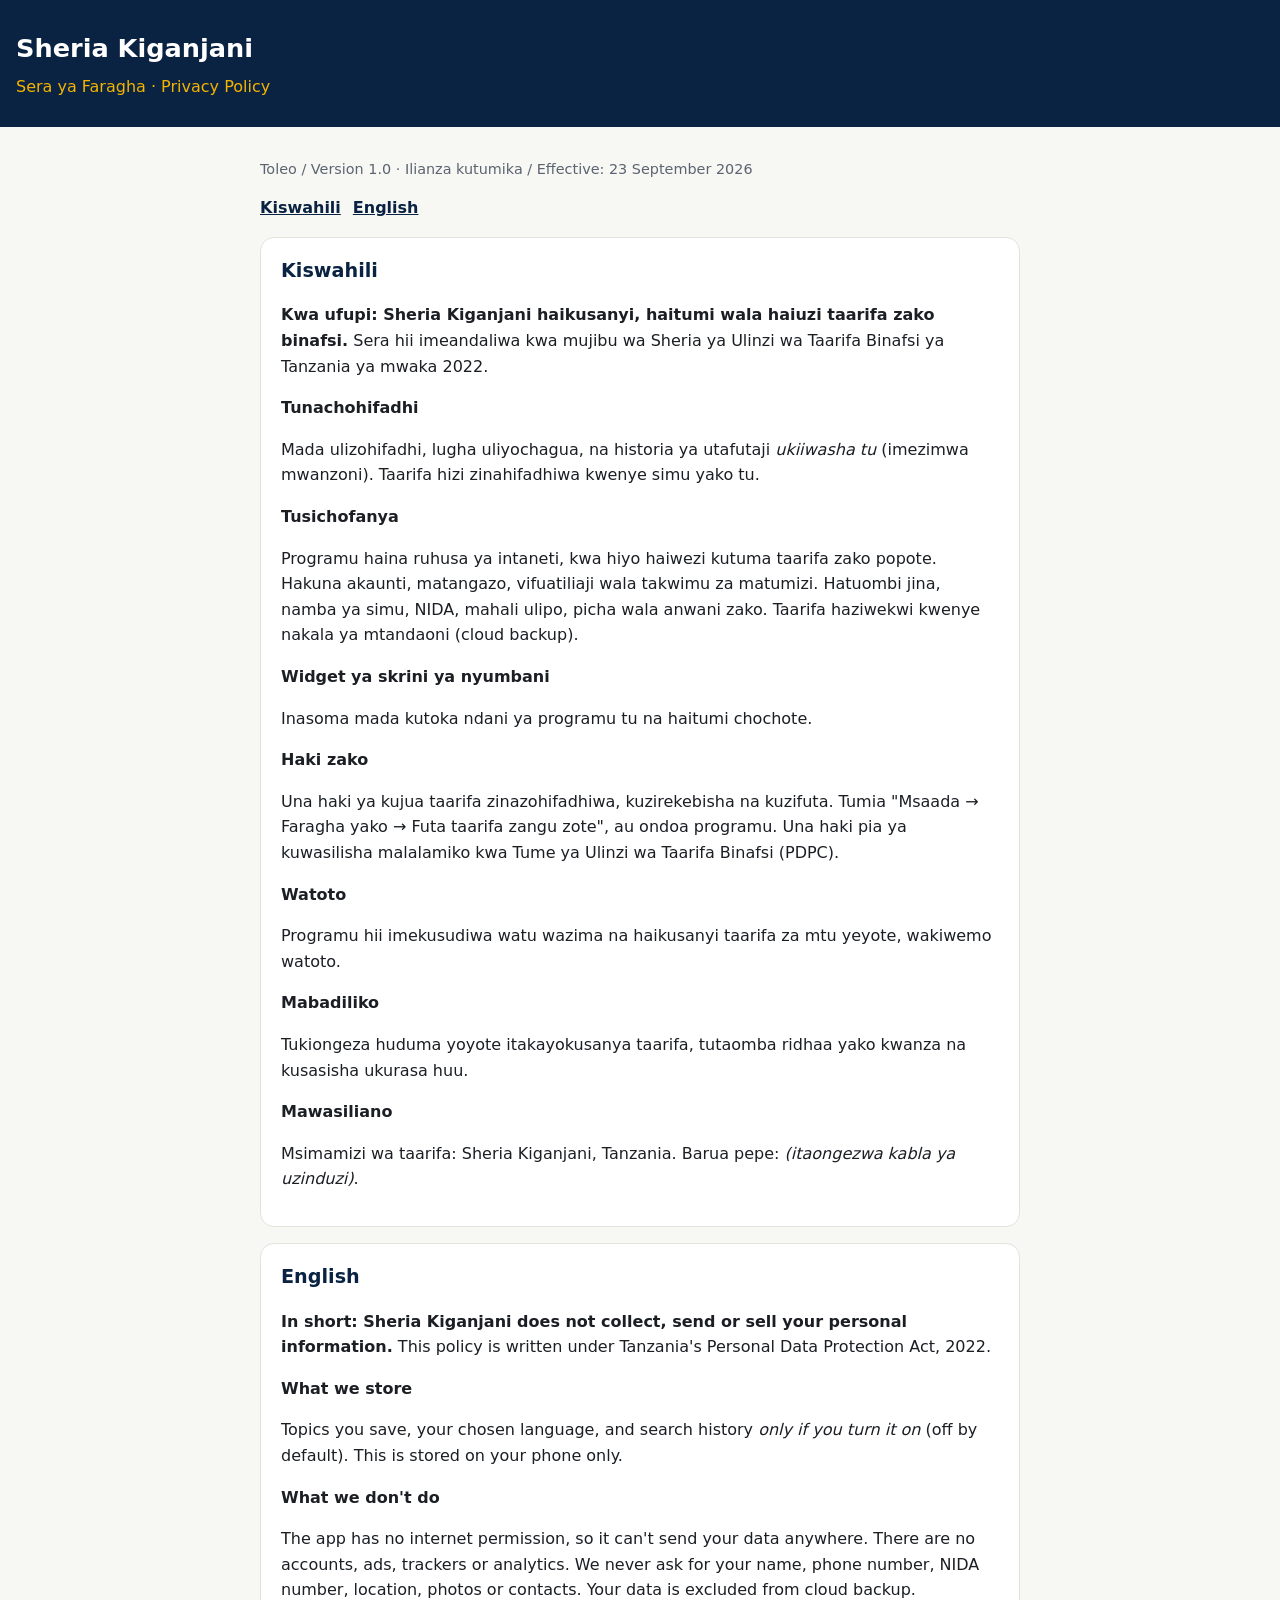
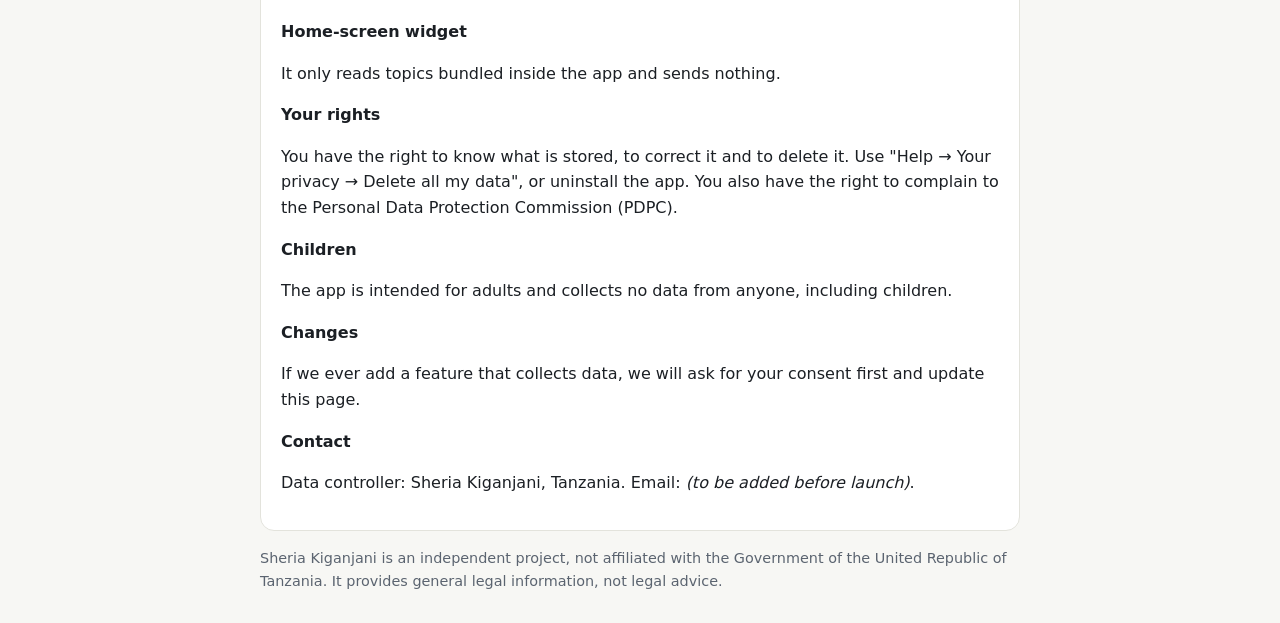
==== index.html @ 4aafcdb4 "Publish the Sheria Kiganjani privacy policy Co-Authored-By: Claude Opus 5 <noreply@anthropic.com>" ====
<!doctype html>
<html lang="sw">
<head>
<meta charset="utf-8">
<meta name="viewport" content="width=device-width, initial-scale=1">
<title>Sheria Kiganjani: Sera ya Faragha / Privacy Policy</title>
<style>
  :root { --navy:#0A2342; --gold:#F4B400; --ink:#1b1f24; --muted:#5b6470; --bg:#f7f7f4; }
  body { margin:0; font-family: system-ui, -apple-system, "Segoe UI", Roboto, sans-serif; color:var(--ink); background:var(--bg); line-height:1.6; }
  header { background:var(--navy); color:#fff; padding:28px 16px; }
  header h1 { margin:0; font-size:1.6rem; } header p { margin:.3rem 0 0; color:var(--gold); }
  main { max-width:760px; margin:0 auto; padding:16px; }
  section { background:#fff; border:1px solid #e3e3dc; border-radius:14px; padding:18px 20px; margin:16px 0; }
  h2 { color:var(--navy); font-size:1.2rem; margin-top:0; } h3 { font-size:1rem; margin-bottom:.3rem; }
  .muted { color:var(--muted); font-size:.9rem; }
  nav a { color:var(--navy); font-weight:600; margin-right:12px; }
  @media (prefers-color-scheme: dark) {
    :root { --ink:#e8eaed; --muted:#aab2bd; --bg:#0d1117; }
    section { background:#161b22; border-color:#30363d; } h2 { color:var(--gold); } nav a { color:var(--gold); }
  }
</style>
</head>
<body>
<header>
  <h1>Sheria Kiganjani</h1>
  <p>Sera ya Faragha · Privacy Policy</p>
</header>
<main>
  <p class="muted">Toleo / Version 1.0 · Ilianza kutumika / Effective: 23 September 2026</p>
  <nav><a href="#sw">Kiswahili</a><a href="#en">English</a></nav>

  <section id="sw" lang="sw">
    <h2>Kiswahili</h2>
    <p><strong>Kwa ufupi: Sheria Kiganjani haikusanyi, haitumi wala haiuzi taarifa zako binafsi.</strong> Sera hii imeandaliwa kwa mujibu wa Sheria ya Ulinzi wa Taarifa Binafsi ya Tanzania ya mwaka 2022.</p>
    <h3>Tunachohifadhi</h3>
    <p>Mada ulizohifadhi, lugha uliyochagua, na historia ya utafutaji <em>ukiiwasha tu</em> (imezimwa mwanzoni). Taarifa hizi zinahifadhiwa kwenye simu yako tu.</p>
    <h3>Tusichofanya</h3>
    <p>Programu haina ruhusa ya intaneti, kwa hiyo haiwezi kutuma taarifa zako popote. Hakuna akaunti, matangazo, vifuatiliaji wala takwimu za matumizi. Hatuombi jina, namba ya simu, NIDA, mahali ulipo, picha wala anwani zako. Taarifa haziwekwi kwenye nakala ya mtandaoni (cloud backup).</p>
    <h3>Widget ya skrini ya nyumbani</h3>
    <p>Inasoma mada kutoka ndani ya programu tu na haitumi chochote.</p>
    <h3>Haki zako</h3>
    <p>Una haki ya kujua taarifa zinazohifadhiwa, kuzirekebisha na kuzifuta. Tumia "Msaada → Faragha yako → Futa taarifa zangu zote", au ondoa programu. Una haki pia ya kuwasilisha malalamiko kwa Tume ya Ulinzi wa Taarifa Binafsi (PDPC).</p>
    <h3>Watoto</h3>
    <p>Programu hii imekusudiwa watu wazima na haikusanyi taarifa za mtu yeyote, wakiwemo watoto.</p>
    <h3>Mabadiliko</h3>
    <p>Tukiongeza huduma yoyote itakayokusanya taarifa, tutaomba ridhaa yako kwanza na kusasisha ukurasa huu.</p>
    <h3>Mawasiliano</h3>
    <p>Msimamizi wa taarifa: Sheria Kiganjani, Tanzania. Barua pepe: <em>(itaongezwa kabla ya uzinduzi)</em>.</p>
  </section>

  <section id="en" lang="en">
    <h2>English</h2>
    <p><strong>In short: Sheria Kiganjani does not collect, send or sell your personal information.</strong> This policy is written under Tanzania's Personal Data Protection Act, 2022.</p>
    <h3>What we store</h3>
    <p>Topics you save, your chosen language, and search history <em>only if you turn it on</em> (off by default). This is stored on your phone only.</p>
    <h3>What we don't do</h3>
    <p>The app has no internet permission, so it can't send your data anywhere. There are no accounts, ads, trackers or analytics. We never ask for your name, phone number, NIDA number, location, photos or contacts. Your data is excluded from cloud backup.</p>
    <h3>Home-screen widget</h3>
    <p>It only reads topics bundled inside the app and sends nothing.</p>
    <h3>Your rights</h3>
    <p>You have the right to know what is stored, to correct it and to delete it. Use "Help → Your privacy → Delete all my data", or uninstall the app. You also have the right to complain to the Personal Data Protection Commission (PDPC).</p>
    <h3>Children</h3>
    <p>The app is intended for adults and collects no data from anyone, including children.</p>
    <h3>Changes</h3>
    <p>If we ever add a feature that collects data, we will ask for your consent first and update this page.</p>
    <h3>Contact</h3>
    <p>Data controller: Sheria Kiganjani, Tanzania. Email: <em>(to be added before launch)</em>.</p>
  </section>

  <p class="muted">Sheria Kiganjani is an independent project, not affiliated with the Government of the United Republic of Tanzania. It provides general legal information, not legal advice.</p>
</main>
</body>
</html>
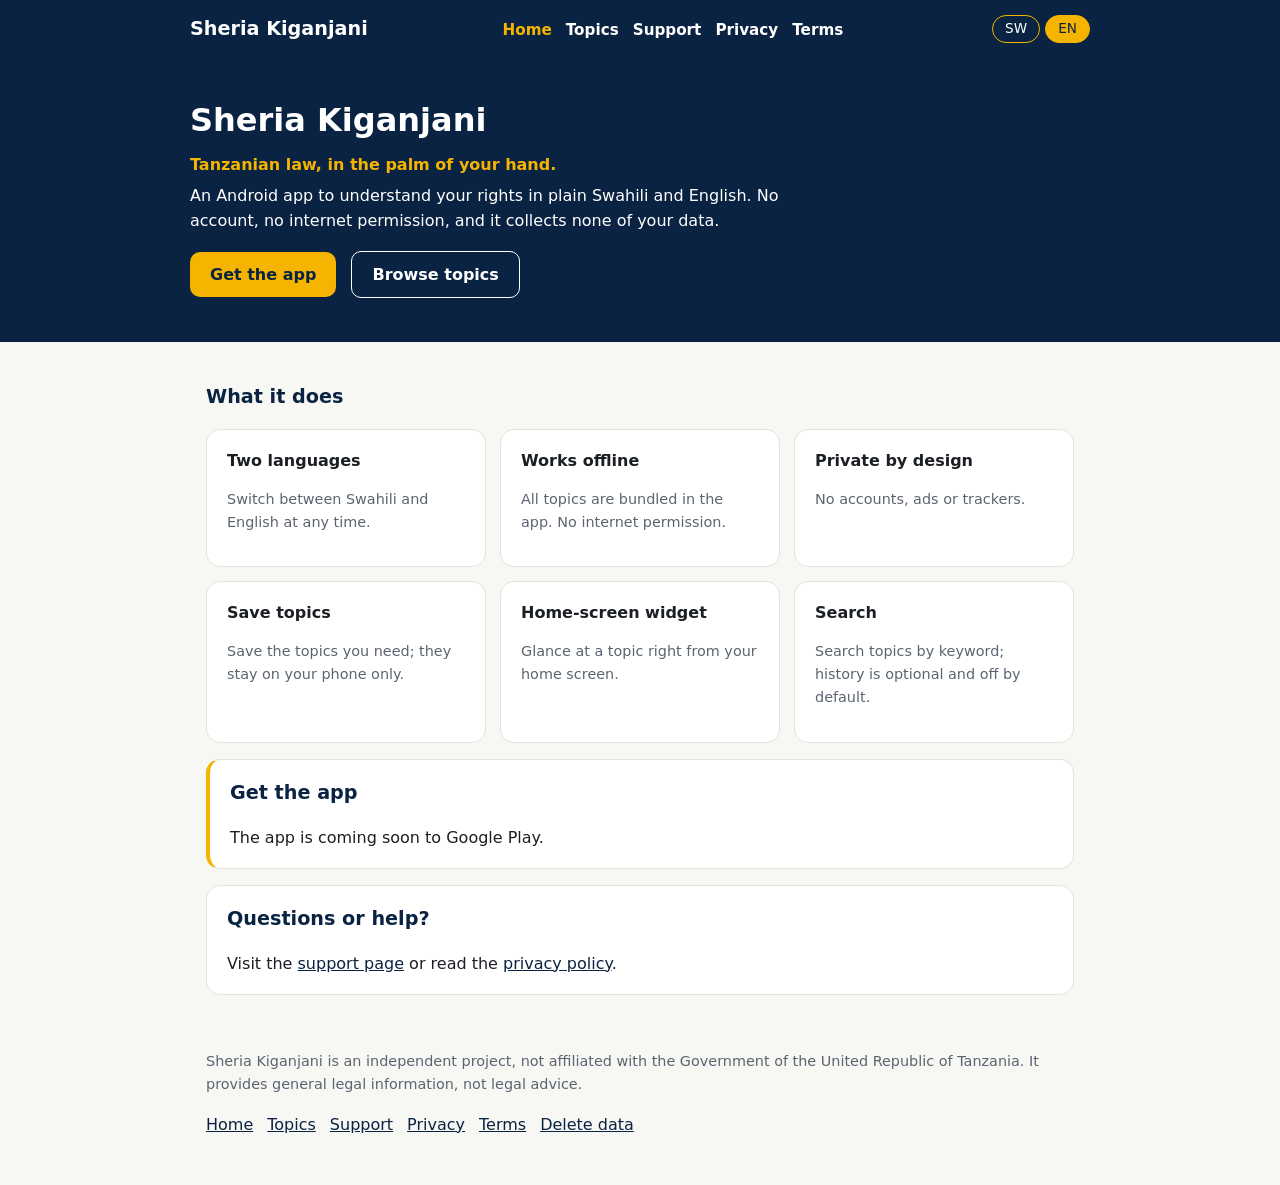
==== commit 7fa69217: "Expand site: landing page, legal topics, support, terms, data deletion Move the privacy policy to /p" ====
--- a/index.html
+++ b/index.html
@@ -1,73 +1,42 @@
 <!doctype html>
-<html lang="sw">
+<html lang="sw" data-lang="sw">
 <head>
 <meta charset="utf-8">
 <meta name="viewport" content="width=device-width, initial-scale=1">
-<title>Sheria Kiganjani: Sera ya Faragha / Privacy Policy</title>
-<style>
-  :root { --navy:#0A2342; --gold:#F4B400; --ink:#1b1f24; --muted:#5b6470; --bg:#f7f7f4; }
-  body { margin:0; font-family: system-ui, -apple-system, "Segoe UI", Roboto, sans-serif; color:var(--ink); background:var(--bg); line-height:1.6; }
-  header { background:var(--navy); color:#fff; padding:28px 16px; }
-  header h1 { margin:0; font-size:1.6rem; } header p { margin:.3rem 0 0; color:var(--gold); }
-  main { max-width:760px; margin:0 auto; padding:16px; }
-  section { background:#fff; border:1px solid #e3e3dc; border-radius:14px; padding:18px 20px; margin:16px 0; }
-  h2 { color:var(--navy); font-size:1.2rem; margin-top:0; } h3 { font-size:1rem; margin-bottom:.3rem; }
-  .muted { color:var(--muted); font-size:.9rem; }
-  nav a { color:var(--navy); font-weight:600; margin-right:12px; }
-  @media (prefers-color-scheme: dark) {
-    :root { --ink:#e8eaed; --muted:#aab2bd; --bg:#0d1117; }
-    section { background:#161b22; border-color:#30363d; } h2 { color:var(--gold); } nav a { color:var(--gold); }
-  }
-</style>
+<title>Sheria za Tanzania / Tanzanian law · Sheria Kiganjani</title>
+<meta name="description" content="Sheria Kiganjani: Tanzanian legal information in Swahili and English, offline and private.">
+<link rel="stylesheet" href="assets/style.css">
+<script src="assets/site.js"></script>
 </head>
 <body>
-<header>
+<header class="site"><div class="bar">
+  <a class="brand" href="">Sheria Kiganjani</a>
+  <nav><a href="" aria-current="page"><span class="l" lang="sw">Nyumbani</span><span class="l" lang="en">Home</span></a><a href="topics/"><span class="l" lang="sw">Mada</span><span class="l" lang="en">Topics</span></a><a href="support/"><span class="l" lang="sw">Msaada</span><span class="l" lang="en">Support</span></a><a href="privacy/"><span class="l" lang="sw">Faragha</span><span class="l" lang="en">Privacy</span></a><a href="terms/"><span class="l" lang="sw">Masharti</span><span class="l" lang="en">Terms</span></a></nav>
+  <div class="langswitch" role="group" aria-label="Language"><button data-lang="sw" aria-pressed="true">SW</button> <button data-lang="en" aria-pressed="false">EN</button></div>
+</div></header>
+<div class="hero"><div class="in">
   <h1>Sheria Kiganjani</h1>
-  <p>Sera ya Faragha · Privacy Policy</p>
-</header>
+  <p class="tag"><span class="l" lang="sw">Sheria za Tanzania, kiganjani mwako.</span><span class="l" lang="en">Tanzanian law, in the palm of your hand.</span></p>
+  <p><span class="l" lang="sw">Programu ya Android ya kuelewa haki zako kwa Kiswahili rahisi na Kiingereza. Haihitaji akaunti wala intaneti, na haikusanyi taarifa zako.</span><span class="l" lang="en">An Android app to understand your rights in plain Swahili and English. No account, no internet permission, and it collects none of your data.</span></p>
+  <a class="btn" href="#pakua"><span class="l" lang="sw">Pakua</span><span class="l" lang="en">Get the app</span></a>
+  <a class="btn alt" href="topics/"><span class="l" lang="sw">Soma mada</span><span class="l" lang="en">Browse topics</span></a>
+</div></div>
 <main>
-  <p class="muted">Toleo / Version 1.0 · Ilianza kutumika / Effective: 23 September 2026</p>
-  <nav><a href="#sw">Kiswahili</a><a href="#en">English</a></nav>
-
-  <section id="sw" lang="sw">
-    <h2>Kiswahili</h2>
-    <p><strong>Kwa ufupi: Sheria Kiganjani haikusanyi, haitumi wala haiuzi taarifa zako binafsi.</strong> Sera hii imeandaliwa kwa mujibu wa Sheria ya Ulinzi wa Taarifa Binafsi ya Tanzania ya mwaka 2022.</p>
-    <h3>Tunachohifadhi</h3>
-    <p>Mada ulizohifadhi, lugha uliyochagua, na historia ya utafutaji <em>ukiiwasha tu</em> (imezimwa mwanzoni). Taarifa hizi zinahifadhiwa kwenye simu yako tu.</p>
-    <h3>Tusichofanya</h3>
-    <p>Programu haina ruhusa ya intaneti, kwa hiyo haiwezi kutuma taarifa zako popote. Hakuna akaunti, matangazo, vifuatiliaji wala takwimu za matumizi. Hatuombi jina, namba ya simu, NIDA, mahali ulipo, picha wala anwani zako. Taarifa haziwekwi kwenye nakala ya mtandaoni (cloud backup).</p>
-    <h3>Widget ya skrini ya nyumbani</h3>
-    <p>Inasoma mada kutoka ndani ya programu tu na haitumi chochote.</p>
-    <h3>Haki zako</h3>
-    <p>Una haki ya kujua taarifa zinazohifadhiwa, kuzirekebisha na kuzifuta. Tumia "Msaada → Faragha yako → Futa taarifa zangu zote", au ondoa programu. Una haki pia ya kuwasilisha malalamiko kwa Tume ya Ulinzi wa Taarifa Binafsi (PDPC).</p>
-    <h3>Watoto</h3>
-    <p>Programu hii imekusudiwa watu wazima na haikusanyi taarifa za mtu yeyote, wakiwemo watoto.</p>
-    <h3>Mabadiliko</h3>
-    <p>Tukiongeza huduma yoyote itakayokusanya taarifa, tutaomba ridhaa yako kwanza na kusasisha ukurasa huu.</p>
-    <h3>Mawasiliano</h3>
-    <p>Msimamizi wa taarifa: Sheria Kiganjani, Tanzania. Barua pepe: <em>(itaongezwa kabla ya uzinduzi)</em>.</p>
-  </section>
-
-  <section id="en" lang="en">
-    <h2>English</h2>
-    <p><strong>In short: Sheria Kiganjani does not collect, send or sell your personal information.</strong> This policy is written under Tanzania's Personal Data Protection Act, 2022.</p>
-    <h3>What we store</h3>
-    <p>Topics you save, your chosen language, and search history <em>only if you turn it on</em> (off by default). This is stored on your phone only.</p>
-    <h3>What we don't do</h3>
-    <p>The app has no internet permission, so it can't send your data anywhere. There are no accounts, ads, trackers or analytics. We never ask for your name, phone number, NIDA number, location, photos or contacts. Your data is excluded from cloud backup.</p>
-    <h3>Home-screen widget</h3>
-    <p>It only reads topics bundled inside the app and sends nothing.</p>
-    <h3>Your rights</h3>
-    <p>You have the right to know what is stored, to correct it and to delete it. Use "Help → Your privacy → Delete all my data", or uninstall the app. You also have the right to complain to the Personal Data Protection Commission (PDPC).</p>
-    <h3>Children</h3>
-    <p>The app is intended for adults and collects no data from anyone, including children.</p>
-    <h3>Changes</h3>
-    <p>If we ever add a feature that collects data, we will ask for your consent first and update this page.</p>
-    <h3>Contact</h3>
-    <p>Data controller: Sheria Kiganjani, Tanzania. Email: <em>(to be added before launch)</em>.</p>
-  </section>
-
-  <p class="muted">Sheria Kiganjani is an independent project, not affiliated with the Government of the United Republic of Tanzania. It provides general legal information, not legal advice.</p>
+<h2 style="margin-top:24px"><span lang="sw" class="l">Inafanya nini</span><span lang="en" class="l">What it does</span></h2>
+<div class="grid"><div class="card"><h3><span lang="sw" class="l">Lugha mbili</span><span lang="en" class="l">Two languages</span></h3><p class="muted"><span lang="sw" class="l">Badilisha kati ya Kiswahili na Kiingereza wakati wowote.</span><span lang="en" class="l">Switch between Swahili and English at any time.</span></p></div><div class="card"><h3><span lang="sw" class="l">Bila mtandao</span><span lang="en" class="l">Works offline</span></h3><p class="muted"><span lang="sw" class="l">Mada zote ziko ndani ya programu. Hakuna ruhusa ya intaneti.</span><span lang="en" class="l">All topics are bundled in the app. No internet permission.</span></p></div><div class="card"><h3><span lang="sw" class="l">Faragha kamili</span><span lang="en" class="l">Private by design</span></h3><p class="muted"><span lang="sw" class="l">Hakuna akaunti, matangazo wala vifuatiliaji.</span><span lang="en" class="l">No accounts, ads or trackers.</span></p></div><div class="card"><h3><span lang="sw" class="l">Hifadhi mada</span><span lang="en" class="l">Save topics</span></h3><p class="muted"><span lang="sw" class="l">Hifadhi mada unazozipenda; zinabaki kwenye simu yako tu.</span><span lang="en" class="l">Save the topics you need; they stay on your phone only.</span></p></div><div class="card"><h3><span lang="sw" class="l">Widget</span><span lang="en" class="l">Home-screen widget</span></h3><p class="muted"><span lang="sw" class="l">Angalia mada haraka kutoka skrini ya nyumbani.</span><span lang="en" class="l">Glance at a topic right from your home screen.</span></p></div><div class="card"><h3><span lang="sw" class="l">Tafuta</span><span lang="en" class="l">Search</span></h3><p class="muted"><span lang="sw" class="l">Tafuta mada kwa neno; historia ni hiari na imezimwa mwanzoni.</span><span lang="en" class="l">Search topics by keyword; history is optional and off by default.</span></p></div></div>
+<section id="pakua" class="notice">
+  <h2><span lang="sw" class="l">Pakua</span><span lang="en" class="l">Get the app</span></h2>
+  <div lang="sw" class="l">Programu itapatikana kwenye Google Play hivi karibuni.</div><div lang="en" class="l">The app is coming soon to Google Play.</div>
+  <!-- TODO: replace with the Google Play listing URL once published -->
+</section>
+<section>
+  <h2><span lang="sw" class="l">Maswali au msaada?</span><span lang="en" class="l">Questions or help?</span></h2>
+  <div lang="sw" class="l">Tembelea <a href="support/">ukurasa wa msaada</a> au soma <a href="privacy/">sera ya faragha</a>.</div><div lang="en" class="l">Visit the <a href="support/">support page</a> or read the <a href="privacy/">privacy policy</a>.</div>
+</section>
 </main>
+<footer class="site">
+  <p class="muted"><span class="l" lang="sw">Sheria Kiganjani ni mradi huru, hauhusiani na Serikali ya Jamhuri ya Muungano wa Tanzania. Inatoa taarifa za jumla za kisheria, si ushauri wa kisheria.</span><span class="l" lang="en">Sheria Kiganjani is an independent project, not affiliated with the Government of the United Republic of Tanzania. It provides general legal information, not legal advice.</span></p>
+  <p><a href=""><span class="l" lang="sw">Nyumbani</span><span class="l" lang="en">Home</span></a><a href="topics/"><span class="l" lang="sw">Mada</span><span class="l" lang="en">Topics</span></a><a href="support/"><span class="l" lang="sw">Msaada</span><span class="l" lang="en">Support</span></a><a href="privacy/"><span class="l" lang="sw">Faragha</span><span class="l" lang="en">Privacy</span></a><a href="terms/"><span class="l" lang="sw">Masharti</span><span class="l" lang="en">Terms</span></a><a href="delete-data/"><span class="l" lang="sw">Futa taarifa</span><span class="l" lang="en">Delete data</span></a></p>
+</footer>
 </body>
 </html>
--- a/assets/style.css
+++ b/assets/style.css
@@ -0,0 +1,34 @@
+:root { --navy:#0A2342; --gold:#F4B400; --ink:#1b1f24; --muted:#5b6470; --bg:#f7f7f4; --card:#fff; --line:#e3e3dc; --link:#0A2342; }
+@media (prefers-color-scheme: dark) {
+  :root { --ink:#e8eaed; --muted:#aab2bd; --bg:#0d1117; --card:#161b22; --line:#30363d; --link:#F4B400; }
+}
+* { box-sizing:border-box; }
+body { margin:0; font-family:system-ui,-apple-system,"Segoe UI",Roboto,sans-serif; color:var(--ink); background:var(--bg); line-height:1.6; }
+a { color:var(--link); }
+header.site { background:var(--navy); color:#fff; padding:14px 16px; }
+header.site .bar { max-width:900px; margin:0 auto; display:flex; flex-wrap:wrap; gap:8px 20px; align-items:center; justify-content:space-between; }
+header.site .brand { color:#fff; font-weight:700; font-size:1.2rem; text-decoration:none; }
+header.site nav a { color:#fff; margin-right:14px; text-decoration:none; font-weight:600; font-size:.95rem; }
+header.site nav a:hover, header.site nav a[aria-current] { color:var(--gold); }
+.langswitch button { background:transparent; color:#fff; border:1px solid var(--gold); border-radius:999px; padding:2px 12px; cursor:pointer; font:inherit; font-size:.85rem; }
+.langswitch button[aria-pressed="true"] { background:var(--gold); color:var(--navy); }
+.hero { background:var(--navy); color:#fff; padding:36px 16px 44px; }
+.hero .in { max-width:900px; margin:0 auto; }
+.hero h1 { margin:0 0 .4rem; font-size:2rem; } .hero p { margin:.3rem 0; max-width:60ch; } .hero .tag { color:var(--gold); font-weight:600; }
+.btn { display:inline-block; background:var(--gold); color:var(--navy); font-weight:700; padding:10px 20px; border-radius:10px; text-decoration:none; margin:12px 10px 0 0; }
+.btn.alt { background:transparent; color:#fff; border:1px solid #fff; }
+main { max-width:900px; margin:0 auto; padding:16px; }
+section, .card { background:var(--card); border:1px solid var(--line); border-radius:14px; padding:18px 20px; margin:16px 0; }
+h1.page { color:var(--navy); margin:12px 0 0; } @media (prefers-color-scheme: dark) { h1.page { color:var(--gold); } }
+h2 { color:var(--navy); font-size:1.2rem; margin-top:0; } h3 { font-size:1rem; margin-bottom:.3rem; }
+@media (prefers-color-scheme: dark) { h2 { color:var(--gold); } }
+.muted { color:var(--muted); font-size:.9rem; }
+.grid { display:grid; grid-template-columns:repeat(auto-fill,minmax(240px,1fr)); gap:14px; }
+.grid .card { margin:0; } .grid .card h3 { margin-top:0; }
+.grid a.card { text-decoration:none; color:inherit; display:block; } .grid a.card:hover { border-color:var(--gold); }
+.notice { border-left:4px solid var(--gold); }
+details { border-top:1px solid var(--line); padding:8px 0; } details:first-of-type { border-top:0; } summary { cursor:pointer; font-weight:600; }
+footer.site { max-width:900px; margin:0 auto; padding:8px 16px 32px; }
+footer.site a { margin-right:14px; }
+/* language toggle: with JS, show only the chosen language; without JS both show */
+html[data-lang="sw"] [lang="en"].l, html[data-lang="en"] [lang="sw"].l { display:none; }
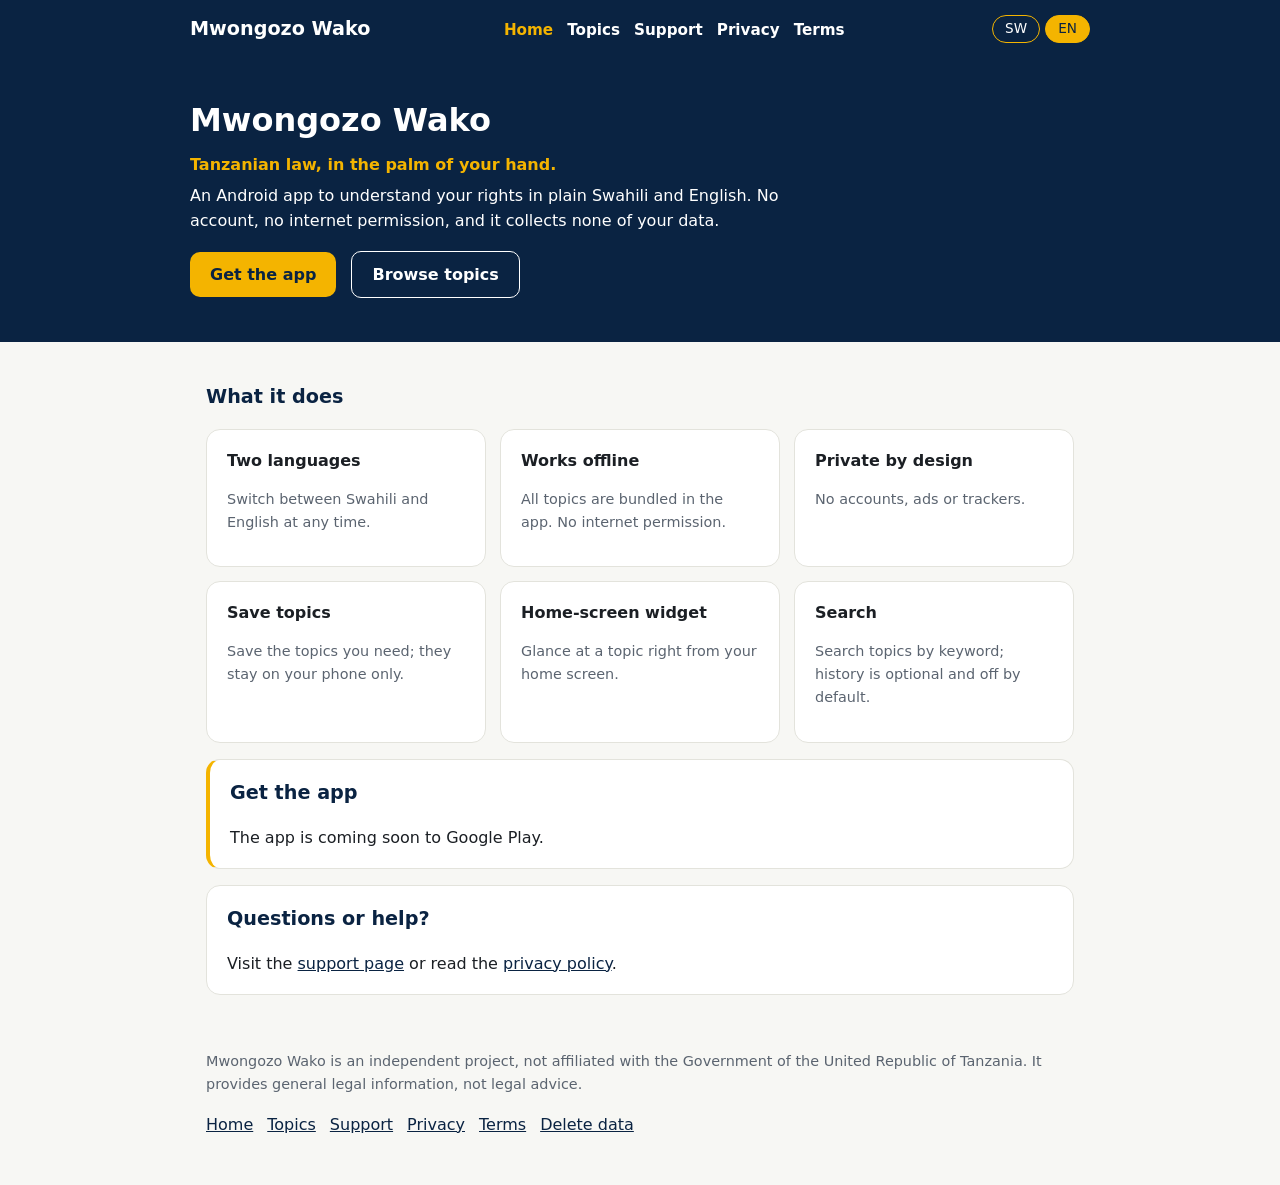
==== commit 4242c777: "Rename to Mwongozo Wako Co-Authored-By: Claude Opus 5.5 <noreply@anthropic.com>" ====
--- a/index.html
+++ b/index.html
@@ -3,19 +3,19 @@
 <head>
 <meta charset="utf-8">
 <meta name="viewport" content="width=device-width, initial-scale=1">
-<title>Sheria za Tanzania / Tanzanian law · Sheria Kiganjani</title>
-<meta name="description" content="Sheria Kiganjani: Tanzanian legal information in Swahili and English, offline and private.">
+<title>Sheria za Tanzania / Tanzanian law · Mwongozo Wako</title>
+<meta name="description" content="Mwongozo Wako: Tanzanian legal information in Swahili and English, offline and private.">
 <link rel="stylesheet" href="assets/style.css">
 <script src="assets/site.js"></script>
 </head>
 <body>
 <header class="site"><div class="bar">
-  <a class="brand" href="">Sheria Kiganjani</a>
+  <a class="brand" href="">Mwongozo Wako</a>
   <nav><a href="" aria-current="page"><span class="l" lang="sw">Nyumbani</span><span class="l" lang="en">Home</span></a><a href="topics/"><span class="l" lang="sw">Mada</span><span class="l" lang="en">Topics</span></a><a href="support/"><span class="l" lang="sw">Msaada</span><span class="l" lang="en">Support</span></a><a href="privacy/"><span class="l" lang="sw">Faragha</span><span class="l" lang="en">Privacy</span></a><a href="terms/"><span class="l" lang="sw">Masharti</span><span class="l" lang="en">Terms</span></a></nav>
   <div class="langswitch" role="group" aria-label="Language"><button data-lang="sw" aria-pressed="true">SW</button> <button data-lang="en" aria-pressed="false">EN</button></div>
 </div></header>
 <div class="hero"><div class="in">
-  <h1>Sheria Kiganjani</h1>
+  <h1>Mwongozo Wako</h1>
   <p class="tag"><span class="l" lang="sw">Sheria za Tanzania, kiganjani mwako.</span><span class="l" lang="en">Tanzanian law, in the palm of your hand.</span></p>
   <p><span class="l" lang="sw">Programu ya Android ya kuelewa haki zako kwa Kiswahili rahisi na Kiingereza. Haihitaji akaunti wala intaneti, na haikusanyi taarifa zako.</span><span class="l" lang="en">An Android app to understand your rights in plain Swahili and English. No account, no internet permission, and it collects none of your data.</span></p>
   <a class="btn" href="#pakua"><span class="l" lang="sw">Pakua</span><span class="l" lang="en">Get the app</span></a>
@@ -35,7 +35,7 @@
 </section>
 </main>
 <footer class="site">
-  <p class="muted"><span class="l" lang="sw">Sheria Kiganjani ni mradi huru, hauhusiani na Serikali ya Jamhuri ya Muungano wa Tanzania. Inatoa taarifa za jumla za kisheria, si ushauri wa kisheria.</span><span class="l" lang="en">Sheria Kiganjani is an independent project, not affiliated with the Government of the United Republic of Tanzania. It provides general legal information, not legal advice.</span></p>
+  <p class="muted"><span class="l" lang="sw">Mwongozo Wako ni mradi huru, hauhusiani na Serikali ya Jamhuri ya Muungano wa Tanzania. Inatoa taarifa za jumla za kisheria, si ushauri wa kisheria.</span><span class="l" lang="en">Mwongozo Wako is an independent project, not affiliated with the Government of the United Republic of Tanzania. It provides general legal information, not legal advice.</span></p>
   <p><a href=""><span class="l" lang="sw">Nyumbani</span><span class="l" lang="en">Home</span></a><a href="topics/"><span class="l" lang="sw">Mada</span><span class="l" lang="en">Topics</span></a><a href="support/"><span class="l" lang="sw">Msaada</span><span class="l" lang="en">Support</span></a><a href="privacy/"><span class="l" lang="sw">Faragha</span><span class="l" lang="en">Privacy</span></a><a href="terms/"><span class="l" lang="sw">Masharti</span><span class="l" lang="en">Terms</span></a><a href="delete-data/"><span class="l" lang="sw">Futa taarifa</span><span class="l" lang="en">Delete data</span></a></p>
 </footer>
 </body>
